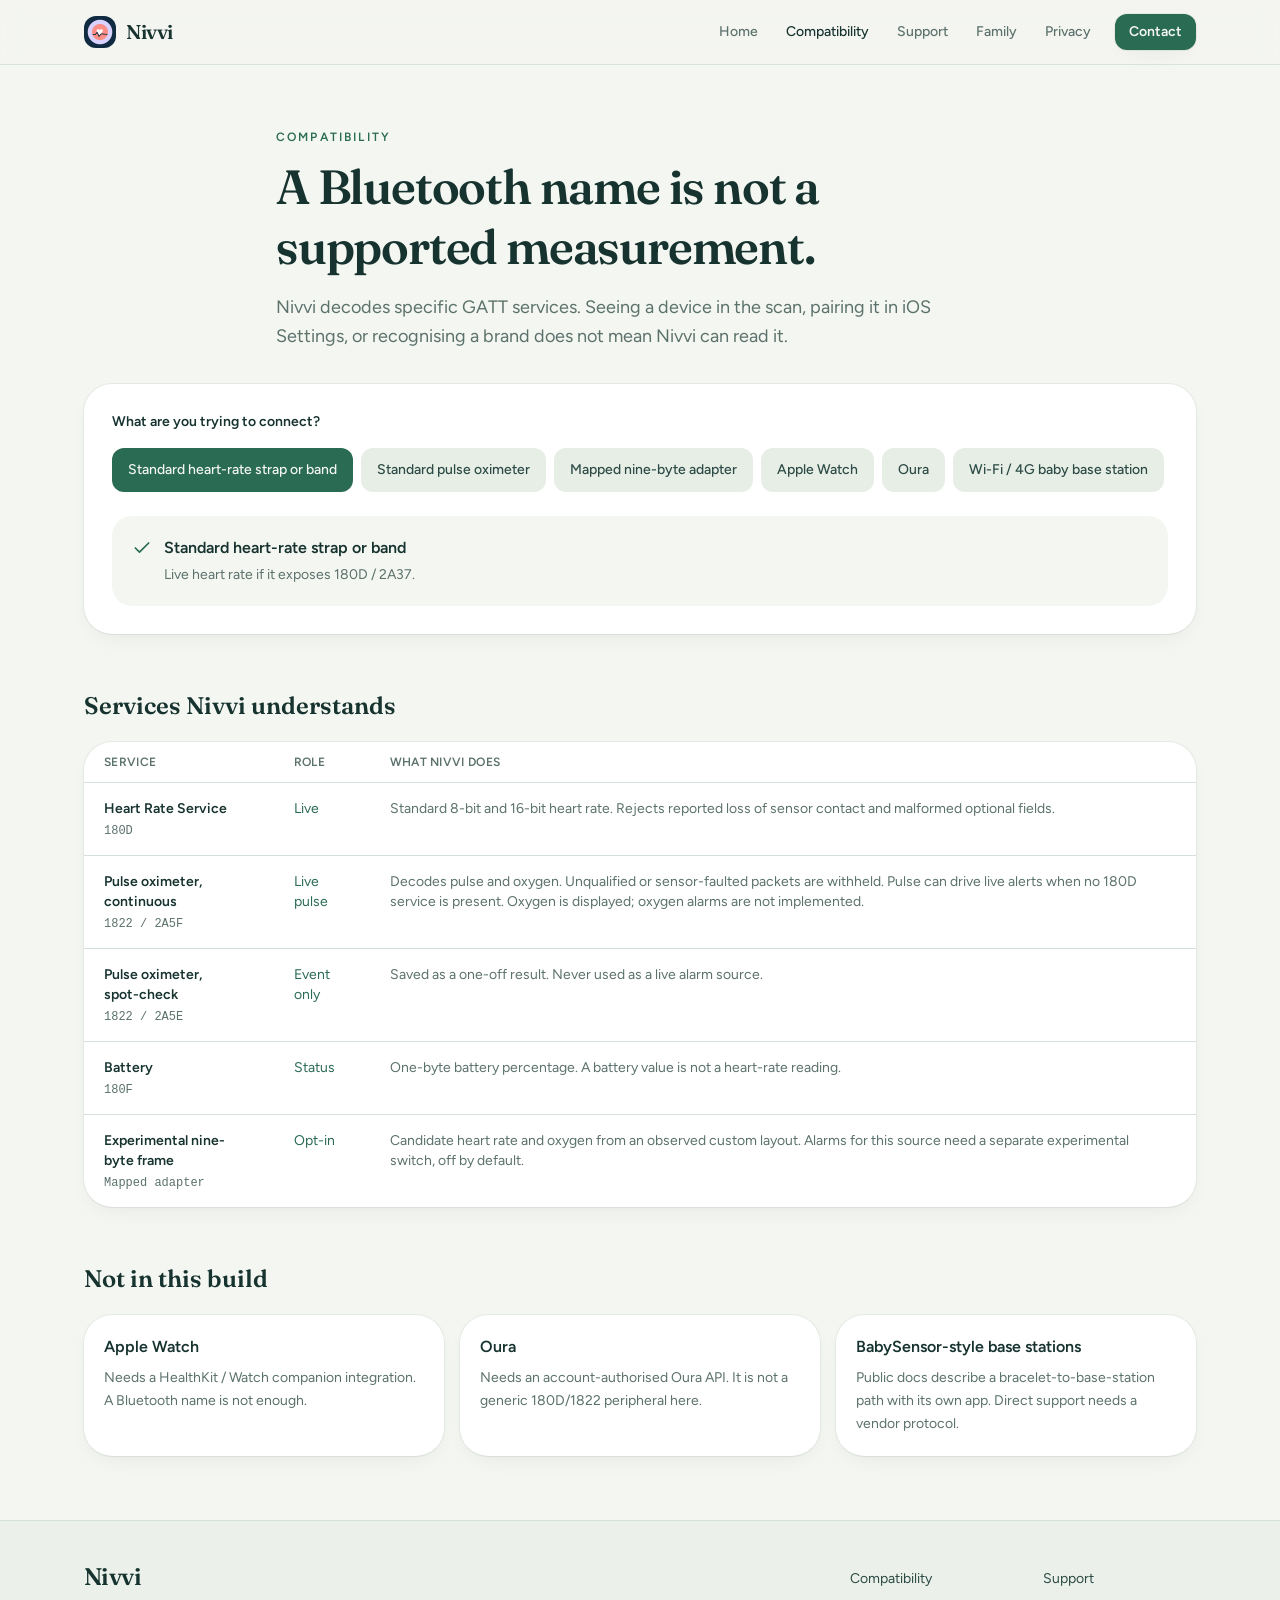
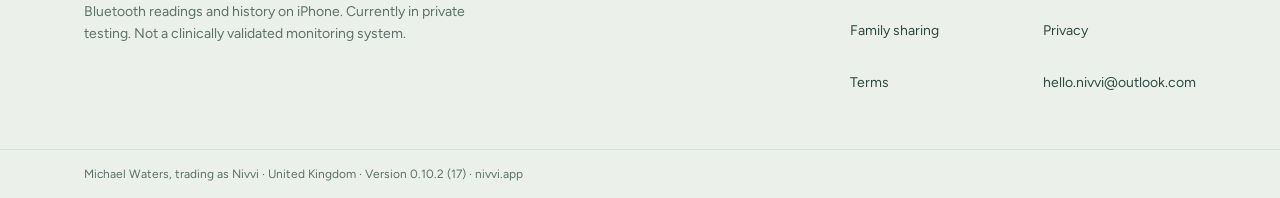
==== compatibility/index.html @ 2d76181e "Add Nivvi marketing and App Store support site Static pages for home, compatibility, support, privac" ====
<!DOCTYPE html><html lang="en" class="antialiased"><head><meta name="twitter:card" content="summary_large_image"><meta property="og:title" content="Nivvi"><meta property="og:description" content="A calm iPhone app for caregivers. Live Bluetooth heart-rate readings on the phone nearby. Not a medical monitor."><meta charSet="utf-8"/><meta name="viewport" content="width=device-width, initial-scale=1"/><link rel="preload" as="image" href="/nivvi-icon.png"/><link rel="stylesheet" href="/assets/styles-CkrXW104.css" data-precedence="default"/><link rel="canonical" href="https://nivvi.app/compatibility">
<meta property="og:url" content="https://nivvi.app/compatibility">
<meta property="og:image" content="https://nivvi.app/og.jpg">
<meta name="twitter:image" content="https://nivvi.app/og.jpg">
<link rel="preconnect" href="https://fonts.googleapis.com">
<link rel="preconnect" href="https://fonts.gstatic.com" crossorigin>
<title>Compatibility — Nivvi</title><meta name="description" content="Nivvi is an iPhone app for compatible Bluetooth heart-rate devices. Local history, optional alerts, and a private family-sharing test. Not a medical monitor."/><meta name="theme-color" content="#16332f"/><link rel="icon" type="image/svg+xml" href="/favicon.svg"/><link rel="apple-touch-icon" href="/nivvi-icon.png"/></head><body class="min-h-dvh bg-paper font-sans text-ink"><!--$--><div class="flex min-h-dvh flex-col"><header class="sticky top-0 z-40 border-b border-line/80 bg-paper/90 backdrop-blur-md"><div class="mx-auto flex h-16 max-w-6xl items-center justify-between px-5"><a href="/" class="flex items-center gap-2.5"><img src="/nivvi-icon.png" alt="" width="32" height="32" class="size-8 rounded-md outline outline-1 -outline-offset-1 outline-ink/10"/><span class="font-display text-xl font-semibold tracking-tight text-ink">Nivvi</span></a><nav class="hidden items-center gap-1 md:flex" aria-label="Main"><a href="/" class="rounded-md px-3 py-2 text-sm font-medium transition-colors text-muted hover:text-ink">Home</a><a class="rounded-md px-3 py-2 text-sm font-medium transition-colors text-ink active" href="/compatibility" data-status="active" aria-current="page">Compatibility</a><a href="/support" class="rounded-md px-3 py-2 text-sm font-medium transition-colors text-muted hover:text-ink">Support</a><a href="/family" class="rounded-md px-3 py-2 text-sm font-medium transition-colors text-muted hover:text-ink">Family</a><a href="/privacy" class="rounded-md px-3 py-2 text-sm font-medium transition-colors text-muted hover:text-ink">Privacy</a><a href="mailto:hello.nivvi@outlook.com" class="inline-flex items-center justify-center gap-2 whitespace-nowrap rounded-md font-semibold transition-[color,background-color,box-shadow,transform] duration-150 ease-out focus-visible:outline-none focus-visible:ring-2 focus-visible:ring-moss/40 disabled:pointer-events-none disabled:opacity-50 active:not-disabled:scale-[0.96] bg-moss text-moss-fg shadow-card hover:bg-moss-deep h-9 px-3.5 text-sm ml-2">Contact</a></nav><button type="button" class="inline-flex size-11 items-center justify-center rounded-md text-ink md:hidden" aria-expanded="false" id="menu-toggle" aria-controls="mobile-nav" aria-label="Open menu"><svg xmlns="http://www.w3.org/2000/svg" width="24" height="24" viewBox="0 0 24 24" fill="none" stroke="currentColor" stroke-width="2" stroke-linecap="round" stroke-linejoin="round" class="lucide lucide-menu size-5" aria-hidden="true"><path d="M4 12h16"></path><path d="M4 18h16"></path><path d="M4 6h16"></path></svg></button></div></header><main class="flex-1"><div class="mx-auto max-w-3xl px-5 pt-12 pb-8 md:pt-16"><p class="text-xs font-semibold tracking-[0.18em] text-moss uppercase">Compatibility</p><h1 class="mt-3 font-display text-4xl leading-tight font-semibold tracking-tight md:text-5xl">A Bluetooth name is not a supported measurement.</h1><p class="mt-4 text-lg leading-relaxed text-muted">Nivvi decodes specific GATT services. Seeing a device in the scan, pairing it in iOS Settings, or recognising a brand does not mean Nivvi can read it.</p></div><div class="mx-auto max-w-6xl px-5 pb-16"><div class="rounded-xl bg-panel p-5 shadow-card md:p-7"><p class="text-sm font-semibold">What are you trying to connect?</p><div class="mt-4 flex flex-wrap gap-2"><button type="button" class="min-h-11 rounded-md px-4 text-sm font-medium transition-colors bg-moss text-moss-fg">Standard heart-rate strap or band</button><button type="button" class="min-h-11 rounded-md px-4 text-sm font-medium transition-colors bg-paper-2 text-ink-soft hover:text-ink">Standard pulse oximeter</button><button type="button" class="min-h-11 rounded-md px-4 text-sm font-medium transition-colors bg-paper-2 text-ink-soft hover:text-ink">Mapped nine-byte adapter</button><button type="button" class="min-h-11 rounded-md px-4 text-sm font-medium transition-colors bg-paper-2 text-ink-soft hover:text-ink">Apple Watch</button><button type="button" class="min-h-11 rounded-md px-4 text-sm font-medium transition-colors bg-paper-2 text-ink-soft hover:text-ink">Oura</button><button type="button" class="min-h-11 rounded-md px-4 text-sm font-medium transition-colors bg-paper-2 text-ink-soft hover:text-ink">Wi-Fi / 4G baby base station</button></div><div class="mt-6 flex items-start gap-3 rounded-lg bg-paper p-5"><svg xmlns="http://www.w3.org/2000/svg" width="24" height="24" viewBox="0 0 24 24" fill="none" stroke="currentColor" stroke-width="2" stroke-linecap="round" stroke-linejoin="round" class="lucide lucide-check mt-0.5 size-5 text-moss" aria-hidden="true"><path d="M20 6 9 17l-5-5"></path></svg><div><p class="font-semibold">Standard heart-rate strap or band</p><p class="mt-1 text-sm leading-relaxed text-muted">Live heart rate if it exposes 180D / 2A37.</p></div></div></div><h2 class="mt-14 font-display text-2xl font-semibold">Services Nivvi understands</h2><div class="mt-5 overflow-x-auto rounded-xl bg-panel shadow-card"><table class="w-min min-w-full text-left text-sm"><thead class="border-b border-line text-xs tracking-wide text-muted uppercase"><tr><th class="px-5 py-3 font-semibold">Service</th><th class="px-5 py-3 font-semibold">Role</th><th class="px-5 py-3 font-semibold">What Nivvi does</th></tr></thead><tbody><tr class="border-b border-line last:border-0"><td class="px-5 py-4 align-top"><p class="font-semibold">Heart Rate Service</p><p class="mt-1 font-mono text-xs text-muted">180D</p></td><td class="px-5 py-4 align-top text-moss">Live</td><td class="px-5 py-4 align-top text-muted">Standard 8-bit and 16-bit heart rate. Rejects reported loss of sensor contact and malformed optional fields.</td></tr><tr class="border-b border-line last:border-0"><td class="px-5 py-4 align-top"><p class="font-semibold">Pulse oximeter, continuous</p><p class="mt-1 font-mono text-xs text-muted">1822 / 2A5F</p></td><td class="px-5 py-4 align-top text-moss">Live pulse</td><td class="px-5 py-4 align-top text-muted">Decodes pulse and oxygen. Unqualified or sensor-faulted packets are withheld. Pulse can drive live alerts when no 180D service is present. Oxygen is displayed; oxygen alarms are not implemented.</td></tr><tr class="border-b border-line last:border-0"><td class="px-5 py-4 align-top"><p class="font-semibold">Pulse oximeter, spot-check</p><p class="mt-1 font-mono text-xs text-muted">1822 / 2A5E</p></td><td class="px-5 py-4 align-top text-moss">Event only</td><td class="px-5 py-4 align-top text-muted">Saved as a one-off result. Never used as a live alarm source.</td></tr><tr class="border-b border-line last:border-0"><td class="px-5 py-4 align-top"><p class="font-semibold">Battery</p><p class="mt-1 font-mono text-xs text-muted">180F</p></td><td class="px-5 py-4 align-top text-moss">Status</td><td class="px-5 py-4 align-top text-muted">One-byte battery percentage. A battery value is not a heart-rate reading.</td></tr><tr class="border-b border-line last:border-0"><td class="px-5 py-4 align-top"><p class="font-semibold">Experimental nine-byte frame</p><p class="mt-1 font-mono text-xs text-muted">Mapped adapter</p></td><td class="px-5 py-4 align-top text-moss">Opt-in</td><td class="px-5 py-4 align-top text-muted">Candidate heart rate and oxygen from an observed custom layout. Alarms for this source need a separate experimental switch, off by default.</td></tr></tbody></table></div><h2 class="mt-14 font-display text-2xl font-semibold">Not in this build</h2><div class="mt-5 grid gap-4 md:grid-cols-3"><article class="rounded-xl bg-panel p-5 shadow-card"><p class="font-semibold">Apple Watch</p><p class="mt-2 text-sm leading-relaxed text-muted">Needs a HealthKit / Watch companion integration. A Bluetooth name is not enough.</p></article><article class="rounded-xl bg-panel p-5 shadow-card"><p class="font-semibold">Oura</p><p class="mt-2 text-sm leading-relaxed text-muted">Needs an account-authorised Oura API. It is not a generic 180D/1822 peripheral here.</p></article><article class="rounded-xl bg-panel p-5 shadow-card"><p class="font-semibold">BabySensor-style base stations</p><p class="mt-2 text-sm leading-relaxed text-muted">Public docs describe a bracelet-to-base-station path with its own app. Direct support needs a vendor protocol.</p></article></div></div></main><footer class="mt-auto border-t border-line bg-paper-2/60"><div class="mx-auto flex max-w-6xl flex-col gap-8 px-5 py-10 md:flex-row md:items-start md:justify-between"><div class="max-w-sm"><p class="font-display text-2xl font-semibold tracking-tight">Nivvi</p><p class="mt-2 text-sm leading-relaxed text-muted">Bluetooth readings and history on iPhone. Currently in private testing. Not a clinically validated monitoring system.</p></div><div class="grid grid-cols-2 gap-x-10 gap-y-2 text-sm"><a class="min-h-11 py-2 text-ink-soft hover:text-ink active" href="/compatibility" data-status="active" aria-current="page">Compatibility</a><a href="/support" class="min-h-11 py-2 text-ink-soft hover:text-ink">Support</a><a href="/family" class="min-h-11 py-2 text-ink-soft hover:text-ink">Family sharing</a><a href="/privacy" class="min-h-11 py-2 text-ink-soft hover:text-ink">Privacy</a><a href="/terms" class="min-h-11 py-2 text-ink-soft hover:text-ink">Terms</a><a href="mailto:hello.nivvi@outlook.com" class="min-h-11 py-2 text-ink-soft hover:text-ink">hello.nivvi@outlook.com</a></div></div><div class="border-t border-line"><p class="mx-auto max-w-6xl px-5 py-4 text-xs text-muted">Michael Waters, trading as Nivvi<!-- --> · <!-- -->United Kingdom<!-- --> · Version <!-- -->0.10.2<!-- --> (<!-- -->17<!-- -->) · <!-- -->nivvi.app</p></div></footer></div><!--/$--><script src="/site.js" defer></script></body></html>
---- assets/styles-CkrXW104.css ----
@import "https://fonts.googleapis.com/css2?family=Figtree:wght@400;500;600;700&family=Fraunces:opsz,wght@9..144,500;9..144,600;9..144,700&display=swap";@layer components;@layer properties{@supports (((-webkit-hyphens:none)) and (not (margin-trim:inline))) or ((-moz-orient:inline) and (not (color:rgb(from red r g b)))){*,:before,:after,::backdrop{--tw-scale-x:1;--tw-scale-y:1;--tw-scale-z:1;--tw-rotate-x:initial;--tw-rotate-y:initial;--tw-rotate-z:initial;--tw-skew-x:initial;--tw-skew-y:initial;--tw-space-y-reverse:0;--tw-border-style:solid;--tw-leading:initial;--tw-font-weight:initial;--tw-tracking:initial;--tw-ordinal:initial;--tw-slashed-zero:initial;--tw-numeric-figure:initial;--tw-numeric-spacing:initial;--tw-numeric-fraction:initial;--tw-shadow:0 0 #0000;--tw-shadow-color:initial;--tw-shadow-alpha:100%;--tw-inset-shadow:0 0 #0000;--tw-inset-shadow-color:initial;--tw-inset-shadow-alpha:100%;--tw-ring-color:initial;--tw-ring-shadow:0 0 #0000;--tw-inset-ring-color:initial;--tw-inset-ring-shadow:0 0 #0000;--tw-ring-inset:initial;--tw-ring-offset-width:0px;--tw-ring-offset-color:#fff;--tw-ring-offset-shadow:0 0 #0000;--tw-outline-style:solid;--tw-blur:initial;--tw-brightness:initial;--tw-contrast:initial;--tw-grayscale:initial;--tw-hue-rotate:initial;--tw-invert:initial;--tw-opacity:initial;--tw-saturate:initial;--tw-sepia:initial;--tw-drop-shadow:initial;--tw-drop-shadow-color:initial;--tw-drop-shadow-alpha:100%;--tw-drop-shadow-size:initial;--tw-backdrop-blur:initial;--tw-backdrop-brightness:initial;--tw-backdrop-contrast:initial;--tw-backdrop-grayscale:initial;--tw-backdrop-hue-rotate:initial;--tw-backdrop-invert:initial;--tw-backdrop-opacity:initial;--tw-backdrop-saturate:initial;--tw-backdrop-sepia:initial;--tw-duration:initial;--tw-ease:initial;--tw-content:"";--tw-translate-x:0;--tw-translate-y:0;--tw-translate-z:0}}}@layer theme{:root,:host{--font-sans:"Figtree", "Segoe UI", system-ui, sans-serif;--font-mono:ui-monospace, SFMono-Regular, Menlo, Monaco, Consolas, "Liberation Mono", "Courier New", monospace;--color-red-500:oklch(63.7% .237 25.331);--color-zinc-50:oklch(98.5% 0 none);--color-zinc-400:oklch(70.5% .015 286.067);--color-zinc-500:oklch(55.2% .016 285.938);--color-zinc-900:oklch(21% .006 285.885);--color-zinc-950:oklch(14.1% .005 285.823);--color-neutral-100:oklch(97% 0 none);--color-neutral-300:oklch(87% 0 none);--color-neutral-500:oklch(55.6% 0 none);--color-neutral-700:oklch(37.1% 0 none);--color-neutral-900:oklch(20.5% 0 none);--color-black:#000;--color-white:#fff;--spacing:.25rem;--container-sm:24rem;--container-md:28rem;--container-xl:36rem;--container-3xl:48rem;--container-6xl:72rem;--text-xs:.75rem;--text-xs--line-height:calc(1 / .75);--text-sm:.875rem;--text-sm--line-height:calc(1.25 / .875);--text-base:1rem;--text-base--line-height:calc(1.5 / 1);--text-lg:1.125rem;--text-lg--line-height:calc(1.75 / 1.125);--text-xl:1.25rem;--text-xl--line-height:calc(1.75 / 1.25);--text-2xl:1.5rem;--text-2xl--line-height:calc(2 / 1.5);--text-3xl:1.875rem;--text-3xl--line-height:calc(2.25 / 1.875);--text-4xl:2.25rem;--text-4xl--line-height:calc(2.5 / 2.25);--text-5xl:3rem;--text-5xl--line-height:1;--text-6xl:3.75rem;--text-6xl--line-height:1;--font-weight-medium:500;--font-weight-semibold:600;--font-weight-bold:700;--tracking-tight:-.025em;--tracking-wide:.025em;--leading-tight:1.25;--leading-snug:1.375;--leading-normal:1.5;--leading-relaxed:1.625;--radius-xs:.125rem;--radius-sm:.5rem;--radius-md:.75rem;--radius-lg:1.25rem;--radius-xl:1.75rem;--radius-2xl:1rem;--ease-out:cubic-bezier(0, 0, .2, 1);--ease-in-out:cubic-bezier(.4, 0, .2, 1);--animate-pulse:pulse 2s cubic-bezier(.4, 0, .6, 1) infinite;--blur-md:12px;--blur-2xl:40px;--default-transition-duration:.15s;--default-transition-timing-function:cubic-bezier(.4, 0, .2, 1);--default-font-family:var(--font-sans);--default-mono-font-family:var(--font-mono);--color-paper:#f4f6f1;--color-paper-2:#e7eee6;--color-ink:#16332f;--color-ink-soft:#2c4a45;--color-muted:#5b716c;--color-moss:#2a6b54;--color-moss-deep:#1e4d3d;--color-moss-fg:#f4f6f1;--color-line:#d5e0d8;--color-coral:#e56b64;--color-navy:#051d3a;--color-navy-2:#0c3148;--color-hr:#ff8e87;--color-o2:#8ee3d1;--color-lav:#d9d4ff;--color-panel:#fff;--font-display:"Fraunces", "Iowan Old Style", Georgia, serif}}@layer base{*,:after,:before,::backdrop{box-sizing:border-box;border:0 solid;margin:0;padding:0}::file-selector-button{box-sizing:border-box;border:0 solid;margin:0;padding:0}html,:host{-webkit-text-size-adjust:100%;tab-size:4;line-height:1.5;font-family:var(--default-font-family,-apple-system, BlinkMacSystemFont, "Segoe UI", Roboto, "Helvetica Neue", "Noto Sans", Arial, sans-serif, "Apple Color Emoji", "Segoe UI Emoji", "Segoe UI Symbol", "Noto Color Emoji");font-feature-settings:var(--default-font-feature-settings,normal);font-variation-settings:var(--default-font-variation-settings,normal);-webkit-tap-highlight-color:transparent}hr{height:0;color:inherit;border-top-width:1px}abbr:where([title]){-webkit-text-decoration:underline dotted;text-decoration:underline dotted}h1,h2,h3,h4,h5,h6{font-size:inherit;font-weight:inherit}a{color:inherit;-webkit-text-decoration:inherit;-webkit-text-decoration:inherit;-webkit-text-decoration:inherit;-webkit-text-decoration:inherit;text-decoration:inherit}b,strong{font-weight:bolder}code,kbd,samp,pre{font-family:var(--default-mono-font-family,ui-monospace, SFMono-Regular, Menlo, Monaco, Consolas, "Liberation Mono", "Courier New", monospace);font-feature-settings:var(--default-mono-font-feature-settings,normal);font-variation-settings:var(--default-mono-font-variation-settings,normal);font-size:1em}small{font-size:80%}sub,sup{vertical-align:baseline;font-size:75%;line-height:0;position:relative}sub{bottom:-.25em}sup{top:-.5em}table{text-indent:0;border-color:inherit;border-collapse:collapse}:-moz-focusring:where(:not(iframe)){outline:auto}progress{vertical-align:baseline}summary{display:list-item}ol,ul,menu{list-style:none}img,svg,video,canvas,audio,iframe,embed,object{vertical-align:middle;display:block}img,video{max-width:100%;height:auto}button,input,select,optgroup,textarea{font:inherit;font-feature-settings:inherit;font-variation-settings:inherit;letter-spacing:inherit;color:inherit;opacity:1;background-color:#0000;border-radius:0}::file-selector-button{font:inherit;font-feature-settings:inherit;font-variation-settings:inherit;letter-spacing:inherit;color:inherit;opacity:1;background-color:#0000;border-radius:0}:where(select:is([multiple],[size])) optgroup{font-weight:bolder}:where(select:is([multiple],[size])) optgroup option{padding-inline-start:20px}::file-selector-button{margin-inline-end:4px}::placeholder{opacity:1}@supports (not ((-webkit-appearance:-apple-pay-button))) or (contain-intrinsic-size:1px){::placeholder{color:currentColor}@supports (color:color-mix(in lab, red, red)){::placeholder{color:color-mix(in oklab, currentcolor 50%, transparent)}}}textarea{resize:vertical}::-webkit-search-decoration{-webkit-appearance:none}::-webkit-date-and-time-value{min-height:1lh;text-align:inherit}::-webkit-datetime-edit{display:inline-flex}::-webkit-datetime-edit-fields-wrapper{padding:0}::-webkit-datetime-edit{padding-block:0}::-webkit-datetime-edit-year-field{padding-block:0}::-webkit-datetime-edit-month-field{padding-block:0}::-webkit-datetime-edit-day-field{padding-block:0}::-webkit-datetime-edit-hour-field{padding-block:0}::-webkit-datetime-edit-minute-field{padding-block:0}::-webkit-datetime-edit-second-field{padding-block:0}::-webkit-datetime-edit-millisecond-field{padding-block:0}::-webkit-datetime-edit-meridiem-field{padding-block:0}::-webkit-calendar-picker-indicator{line-height:1}:-moz-ui-invalid{box-shadow:none}button,input:where([type=button],[type=reset],[type=submit]){appearance:button}::file-selector-button{appearance:button}::-webkit-inner-spin-button{height:auto}::-webkit-outer-spin-button{height:auto}[hidden]:where(:not([hidden=until-found])){display:none!important}html{-webkit-font-smoothing:antialiased;-moz-osx-font-smoothing:grayscale}body{background:var(--color-paper);color:var(--color-ink);font-family:var(--font-sans)}button:not(:disabled),[role=button]:not(:disabled){cursor:pointer}h1,h2,h3{text-wrap:balance;font-family:var(--font-display)}p{text-wrap:pretty}}@layer utilities{.pointer-events-none{pointer-events:none}.collapse{visibility:collapse}.invisible{visibility:hidden}.visible{visibility:visible}.absolute{position:absolute}.fixed{position:fixed}.relative{position:relative}.static{position:static}.sticky{position:sticky}.-inset-6{inset:calc(var(--spacing) * -6)}.inset-0{inset:0}.top-0{top:0}.top-16{top:calc(var(--spacing) * 16)}.-right-8{right:calc(var(--spacing) * -8)}.right-1{right:var(--spacing)}.right-2{right:calc(var(--spacing) * 2)}.right-3{right:calc(var(--spacing) * 3)}.right-4{right:calc(var(--spacing) * 4)}.left-1{left:var(--spacing)}.left-2{left:calc(var(--spacing) * 2)}.left-3{left:calc(var(--spacing) * 3)}.left-4{left:calc(var(--spacing) * 4)}.z-40{z-index:40}.container{width:100%}@media (width>=40rem){.container{max-width:40rem}}@media (width>=48rem){.container{max-width:48rem}}@media (width>=64rem){.container{max-width:64rem}}@media (width>=80rem){.container{max-width:80rem}}@media (width>=96rem){.container{max-width:96rem}}.mx-auto{margin-inline:auto}.mt-0\.5{margin-top:calc(var(--spacing) * .5)}.mt-1{margin-top:var(--spacing)}.mt-2{margin-top:calc(var(--spacing) * 2)}.mt-3{margin-top:calc(var(--spacing) * 3)}.mt-4{margin-top:calc(var(--spacing) * 4)}.mt-5{margin-top:calc(var(--spacing) * 5)}.mt-6{margin-top:calc(var(--spacing) * 6)}.mt-8{margin-top:calc(var(--spacing) * 8)}.mt-14{margin-top:calc(var(--spacing) * 14)}.mt-auto{margin-top:auto}.ml-2{margin-left:calc(var(--spacing) * 2)}.ml-px{margin-left:1px}.block{display:block}.flex{display:flex}.grid{display:grid}.hidden{display:none}.inline{display:inline}.inline-flex{display:inline-flex}.table{display:table}.size-3{width:calc(var(--spacing) * 3);height:calc(var(--spacing) * 3)}.size-4{width:calc(var(--spacing) * 4);height:calc(var(--spacing) * 4)}.size-5{width:calc(var(--spacing) * 5);height:calc(var(--spacing) * 5)}.size-6{width:calc(var(--spacing) * 6);height:calc(var(--spacing) * 6)}.size-8{width:calc(var(--spacing) * 8);height:calc(var(--spacing) * 8)}.size-10{width:calc(var(--spacing) * 10);height:calc(var(--spacing) * 10)}.size-11{width:calc(var(--spacing) * 11);height:calc(var(--spacing) * 11)}.h-4{height:calc(var(--spacing) * 4)}.h-8{height:calc(var(--spacing) * 8)}.h-9{height:calc(var(--spacing) * 9)}.h-11{height:calc(var(--spacing) * 11)}.h-12{height:calc(var(--spacing) * 12)}.h-16{height:calc(var(--spacing) * 16)}.h-fit{height:fit-content}.min-h-11{min-height:calc(var(--spacing) * 11)}.min-h-dvh{min-height:100dvh}.min-h-screen{min-height:100vh}.w-8{width:calc(var(--spacing) * 8)}.w-24{width:calc(var(--spacing) * 24)}.w-60{width:calc(var(--spacing) * 60)}.w-full{width:100%}.w-min{width:min-content}.max-w-3xl{max-width:var(--container-3xl)}.max-w-6xl{max-width:var(--container-6xl)}.max-w-md{max-width:var(--container-md)}.max-w-sm{max-width:var(--container-sm)}.max-w-xl{max-width:var(--container-xl)}.min-w-full{min-width:100%}.flex-1{flex:1}.shrink{flex-shrink:1}.shrink-0{flex-shrink:0}.scale-100{--tw-scale-x:100%;--tw-scale-y:100%;--tw-scale-z:100%;scale:var(--tw-scale-x) var(--tw-scale-y)}.scale-\[0\.25\]{scale:.25}.transform{transform:var(--tw-rotate-x,) var(--tw-rotate-y,) var(--tw-rotate-z,) var(--tw-skew-x,) var(--tw-skew-y,)}.animate-pulse{animation:var(--animate-pulse)}.cursor-pointer{cursor:pointer}.resize{resize:both}.grid-cols-2{grid-template-columns:repeat(2,minmax(0,1fr))}.flex-col{flex-direction:column}.flex-wrap{flex-wrap:wrap}.place-items-center{place-items:center}.items-center{align-items:center}.items-start{align-items:flex-start}.justify-between{justify-content:space-between}.justify-center{justify-content:center}.gap-1{gap:var(--spacing)}.gap-2{gap:calc(var(--spacing) * 2)}.gap-2\.5{gap:calc(var(--spacing) * 2.5)}.gap-3{gap:calc(var(--spacing) * 3)}.gap-4{gap:calc(var(--spacing) * 4)}.gap-8{gap:calc(var(--spacing) * 8)}.gap-10{gap:calc(var(--spacing) * 10)}.gap-12{gap:calc(var(--spacing) * 12)}:where(.space-y-3>:not(:last-child)){--tw-space-y-reverse:0;margin-block-start:calc(calc(var(--spacing) * 3) * var(--tw-space-y-reverse));margin-block-end:calc(calc(var(--spacing) * 3) * calc(1 - var(--tw-space-y-reverse)))}:where(.space-y-5>:not(:last-child)){--tw-space-y-reverse:0;margin-block-start:calc(calc(var(--spacing) * 5) * var(--tw-space-y-reverse));margin-block-end:calc(calc(var(--spacing) * 5) * calc(1 - var(--tw-space-y-reverse)))}:where(.space-y-6>:not(:last-child)){--tw-space-y-reverse:0;margin-block-start:calc(calc(var(--spacing) * 6) * var(--tw-space-y-reverse));margin-block-end:calc(calc(var(--spacing) * 6) * calc(1 - var(--tw-space-y-reverse)))}:where(.space-y-8>:not(:last-child)){--tw-space-y-reverse:0;margin-block-start:calc(calc(var(--spacing) * 8) * var(--tw-space-y-reverse));margin-block-end:calc(calc(var(--spacing) * 8) * calc(1 - var(--tw-space-y-reverse)))}.gap-x-10{column-gap:calc(var(--spacing) * 10)}.gap-y-2{row-gap:calc(var(--spacing) * 2)}.truncate{text-overflow:ellipsis;white-space:nowrap;overflow:hidden}.overflow-hidden{overflow:hidden}.overflow-x-auto{overflow-x:auto}.rounded{border-radius:.25rem}.rounded-2xl{border-radius:var(--radius-2xl)}.rounded-\[1\.85rem\]{border-radius:1.85rem}.rounded-\[2\.35rem\]{border-radius:2.35rem}.rounded-\[3rem\]{border-radius:3rem}.rounded-full{border-radius:2147483647px}.rounded-lg{border-radius:var(--radius-lg)}.rounded-md{border-radius:var(--radius-md)}.rounded-xl{border-radius:var(--radius-xl)}.border{border-style:var(--tw-border-style);border-width:1px}.border-y{border-block-style:var(--tw-border-style);border-block-width:1px}.border-t{border-top-style:var(--tw-border-style);border-top-width:1px}.border-b{border-bottom-style:var(--tw-border-style);border-bottom-width:1px}.border-l-4{border-left-style:var(--tw-border-style);border-left-width:4px}.border-line{border-color:var(--color-line)}.border-line\/80{border-color:#d5e0d8cc}@supports (color:color-mix(in lab, red, red)){.border-line\/80{border-color:color-mix(in oklab, var(--color-line) 80%, transparent)}}.border-moss{border-color:var(--color-moss)}.border-neutral-300{border-color:var(--color-neutral-300)}.bg-black{background-color:var(--color-black)}.bg-black\/10{background-color:#0000001a}@supports (color:color-mix(in lab, red, red)){.bg-black\/10{background-color:color-mix(in oklab, var(--color-black) 10%, transparent)}}.bg-black\/40{background-color:#0006}@supports (color:color-mix(in lab, red, red)){.bg-black\/40{background-color:color-mix(in oklab, var(--color-black) 40%, transparent)}}.bg-ink{background-color:var(--color-ink)}.bg-moss{background-color:var(--color-moss)}.bg-moss\/8{background-color:#2a6b5414}@supports (color:color-mix(in lab, red, red)){.bg-moss\/8{background-color:color-mix(in oklab, var(--color-moss) 8%, transparent)}}.bg-navy{background-color:var(--color-navy)}.bg-navy-2{background-color:var(--color-navy-2)}.bg-panel{background-color:var(--color-panel)}.bg-paper{background-color:var(--color-paper)}.bg-paper-2{background-color:var(--color-paper-2)}.bg-paper-2\/60{background-color:#e7eee699}@supports (color:color-mix(in lab, red, red)){.bg-paper-2\/60{background-color:color-mix(in oklab, var(--color-paper-2) 60%, transparent)}}.bg-paper\/90{background-color:#f4f6f1e6}@supports (color:color-mix(in lab, red, red)){.bg-paper\/90{background-color:color-mix(in oklab, var(--color-paper) 90%, transparent)}}.bg-white\/8{background-color:#ffffff14}@supports (color:color-mix(in lab, red, red)){.bg-white\/8{background-color:color-mix(in oklab, var(--color-white) 8%, transparent)}}.bg-white\/12{background-color:#ffffff1f}@supports (color:color-mix(in lab, red, red)){.bg-white\/12{background-color:color-mix(in oklab, var(--color-white) 12%, transparent)}}.bg-zinc-50{background-color:var(--color-zinc-50)}.fill-hr{fill:var(--color-hr)}.object-cover{object-fit:cover}.p-2{padding:calc(var(--spacing) * 2)}.p-3{padding:calc(var(--spacing) * 3)}.p-3\.5{padding:calc(var(--spacing) * 3.5)}.p-5{padding:calc(var(--spacing) * 5)}.p-6{padding:calc(var(--spacing) * 6)}.p-7{padding:calc(var(--spacing) * 7)}.p-8{padding:calc(var(--spacing) * 8)}.p-\[16px\]{padding:16px}.px-2\.5{padding-inline:calc(var(--spacing) * 2.5)}.px-3{padding-inline:calc(var(--spacing) * 3)}.px-3\.5{padding-inline:calc(var(--spacing) * 3.5)}.px-4{padding-inline:calc(var(--spacing) * 4)}.px-5{padding-inline:calc(var(--spacing) * 5)}.px-6{padding-inline:calc(var(--spacing) * 6)}.py-1{padding-block:var(--spacing)}.py-2{padding-block:calc(var(--spacing) * 2)}.py-3{padding-block:calc(var(--spacing) * 3)}.py-4{padding-block:calc(var(--spacing) * 4)}.py-5{padding-block:calc(var(--spacing) * 5)}.py-10{padding-block:calc(var(--spacing) * 10)}.py-14{padding-block:calc(var(--spacing) * 14)}.py-16{padding-block:calc(var(--spacing) * 16)}.pt-3{padding-top:calc(var(--spacing) * 3)}.pt-5{padding-top:calc(var(--spacing) * 5)}.pt-12{padding-top:calc(var(--spacing) * 12)}.pr-3\.5{padding-right:calc(var(--spacing) * 3.5)}.pb-5{padding-bottom:calc(var(--spacing) * 5)}.pb-6{padding-bottom:calc(var(--spacing) * 6)}.pb-8{padding-bottom:calc(var(--spacing) * 8)}.pb-16{padding-bottom:calc(var(--spacing) * 16)}.pl-0\.5{padding-left:calc(var(--spacing) * .5)}.pl-4{padding-left:calc(var(--spacing) * 4)}.text-center{text-align:center}.text-left{text-align:left}.-indent-4{text-indent:calc(var(--spacing) * -4)}.align-top{vertical-align:top}.font-display{font-family:var(--font-display)}.font-mono{font-family:var(--font-mono)}.font-sans{font-family:var(--font-sans)}.text-2xl{font-size:var(--text-2xl);line-height:var(--tw-leading,var(--text-2xl--line-height))}.text-3xl{font-size:var(--text-3xl);line-height:var(--tw-leading,var(--text-3xl--line-height))}.text-4xl{font-size:var(--text-4xl);line-height:var(--tw-leading,var(--text-4xl--line-height))}.text-base{font-size:var(--text-base);line-height:var(--tw-leading,var(--text-base--line-height))}.text-lg{font-size:var(--text-lg);line-height:var(--tw-leading,var(--text-lg--line-height))}.text-sm{font-size:var(--text-sm);line-height:var(--tw-leading,var(--text-sm--line-height))}.text-xl{font-size:var(--text-xl);line-height:var(--tw-leading,var(--text-xl--line-height))}.text-xs{font-size:var(--text-xs);line-height:var(--tw-leading,var(--text-xs--line-height))}.text-\[10px\]{font-size:10px}.text-\[11px\]{font-size:11px}.text-\[13px\]{font-size:13px}.text-\[17px\]{font-size:17px}.leading-\[1\.15\]{--tw-leading:1.15;line-height:1.15}.leading-relaxed{--tw-leading:var(--leading-relaxed);line-height:var(--leading-relaxed)}.leading-snug{--tw-leading:var(--leading-snug);line-height:var(--leading-snug)}.leading-tight{--tw-leading:var(--leading-tight);line-height:var(--leading-tight)}.font-bold{--tw-font-weight:var(--font-weight-bold);font-weight:var(--font-weight-bold)}.font-medium{--tw-font-weight:var(--font-weight-medium);font-weight:var(--font-weight-medium)}.font-semibold{--tw-font-weight:var(--font-weight-semibold);font-weight:var(--font-weight-semibold)}.tracking-\[0\.14em\]{--tw-tracking:.14em;letter-spacing:.14em}.tracking-\[0\.16em\]{--tw-tracking:.16em;letter-spacing:.16em}.tracking-\[0\.18em\]{--tw-tracking:.18em;letter-spacing:.18em}.tracking-tight{--tw-tracking:var(--tracking-tight);letter-spacing:var(--tracking-tight)}.tracking-wide{--tw-tracking:var(--tracking-wide);letter-spacing:var(--tracking-wide)}.text-balance{text-wrap:balance}.text-wrap{text-wrap:wrap}.break-words{overflow-wrap:break-word}.whitespace-nowrap{white-space:nowrap}.text-coral{color:var(--color-coral)}.text-hr{color:var(--color-hr)}.text-ink{color:var(--color-ink)}.text-ink-soft{color:var(--color-ink-soft)}.text-lav{color:var(--color-lav)}.text-moss{color:var(--color-moss)}.text-moss-fg{color:var(--color-moss-fg)}.text-moss\/15{color:#2a6b5426}@supports (color:color-mix(in lab, red, red)){.text-moss\/15{color:color-mix(in oklab, var(--color-moss) 15%, transparent)}}.text-muted{color:var(--color-muted)}.text-neutral-500{color:var(--color-neutral-500)}.text-o2{color:var(--color-o2)}.text-paper{color:var(--color-paper)}.text-paper\/75{color:#f4f6f1bf}@supports (color:color-mix(in lab, red, red)){.text-paper\/75{color:color-mix(in oklab, var(--color-paper) 75%, transparent)}}.text-red-500{color:var(--color-red-500)}.text-white{color:var(--color-white)}.text-white\/45{color:#ffffff73}@supports (color:color-mix(in lab, red, red)){.text-white\/45{color:color-mix(in oklab, var(--color-white) 45%, transparent)}}.text-white\/50{color:#ffffff80}@supports (color:color-mix(in lab, red, red)){.text-white\/50{color:color-mix(in oklab, var(--color-white) 50%, transparent)}}.text-white\/55{color:#ffffff8c}@supports (color:color-mix(in lab, red, red)){.text-white\/55{color:color-mix(in oklab, var(--color-white) 55%, transparent)}}.text-white\/70{color:#ffffffb3}@supports (color:color-mix(in lab, red, red)){.text-white\/70{color:color-mix(in oklab, var(--color-white) 70%, transparent)}}.text-white\/80{color:#fffc}@supports (color:color-mix(in lab, red, red)){.text-white\/80{color:color-mix(in oklab, var(--color-white) 80%, transparent)}}.text-zinc-500{color:var(--color-zinc-500)}.text-zinc-900{color:var(--color-zinc-900)}.uppercase{text-transform:uppercase}.tabular-nums{--tw-numeric-spacing:tabular-nums;font-variant-numeric:var(--tw-ordinal,) var(--tw-slashed-zero,) var(--tw-numeric-figure,) var(--tw-numeric-spacing,) var(--tw-numeric-fraction,)}.underline-offset-4{text-underline-offset:4px}.antialiased{-webkit-font-smoothing:antialiased;-moz-osx-font-smoothing:grayscale}.opacity-0{opacity:0}.opacity-70{opacity:.7}.opacity-100{opacity:1}.shadow{--tw-shadow:0 1px 3px 0 var(--tw-shadow-color,#0000001a), 0 1px 2px -1px var(--tw-shadow-color,#0000001a);box-shadow:var(--tw-inset-shadow), var(--tw-inset-ring-shadow), var(--tw-ring-offset-shadow), var(--tw-ring-shadow), var(--tw-shadow)}.shadow-card{--tw-shadow:0 0 0 1px var(--tw-shadow-color,#16332f0f), 0 1px 2px -1px var(--tw-shadow-color,#16332f0f), 0 8px 24px -12px var(--tw-shadow-color,#16332f1f);box-shadow:var(--tw-inset-shadow), var(--tw-inset-ring-shadow), var(--tw-ring-offset-shadow), var(--tw-ring-shadow), var(--tw-shadow)}.ring{--tw-ring-shadow:var(--tw-ring-inset,) 0 0 0 calc(1px + var(--tw-ring-offset-width)) var(--tw-ring-color,currentcolor);box-shadow:var(--tw-inset-shadow), var(--tw-inset-ring-shadow), var(--tw-ring-offset-shadow), var(--tw-ring-shadow), var(--tw-shadow)}.outline,.outline-1{outline-style:var(--tw-outline-style);outline-width:1px}.-outline-offset-1{outline-offset:calc(1px * -1)}.outline-black\/10{outline-color:#0000001a}@supports (color:color-mix(in lab, red, red)){.outline-black\/10{outline-color:color-mix(in oklab, var(--color-black) 10%, transparent)}}.outline-ink\/10{outline-color:#16332f1a}@supports (color:color-mix(in lab, red, red)){.outline-ink\/10{outline-color:color-mix(in oklab, var(--color-ink) 10%, transparent)}}.blur{--tw-blur:blur(8px);filter:var(--tw-blur,) var(--tw-brightness,) var(--tw-contrast,) var(--tw-grayscale,) var(--tw-hue-rotate,) var(--tw-invert,) var(--tw-saturate,) var(--tw-sepia,) var(--tw-drop-shadow,)}.blur-2xl{--tw-blur:blur(var(--blur-2xl));filter:var(--tw-blur,) var(--tw-brightness,) var(--tw-contrast,) var(--tw-grayscale,) var(--tw-hue-rotate,) var(--tw-invert,) var(--tw-saturate,) var(--tw-sepia,) var(--tw-drop-shadow,)}.blur-\[4px\]{--tw-blur:blur(4px);filter:var(--tw-blur,) var(--tw-brightness,) var(--tw-contrast,) var(--tw-grayscale,) var(--tw-hue-rotate,) var(--tw-invert,) var(--tw-saturate,) var(--tw-sepia,) var(--tw-drop-shadow,)}.blur-none{--tw-blur: ;filter:var(--tw-blur,) var(--tw-brightness,) var(--tw-contrast,) var(--tw-grayscale,) var(--tw-hue-rotate,) var(--tw-invert,) var(--tw-saturate,) var(--tw-sepia,) var(--tw-drop-shadow,)}.grayscale{--tw-grayscale:grayscale(100%);filter:var(--tw-blur,) var(--tw-brightness,) var(--tw-contrast,) var(--tw-grayscale,) var(--tw-hue-rotate,) var(--tw-invert,) var(--tw-saturate,) var(--tw-sepia,) var(--tw-drop-shadow,)}.invert{--tw-invert:invert(100%);filter:var(--tw-blur,) var(--tw-brightness,) var(--tw-contrast,) var(--tw-grayscale,) var(--tw-hue-rotate,) var(--tw-invert,) var(--tw-saturate,) var(--tw-sepia,) var(--tw-drop-shadow,)}.sepia{--tw-sepia:sepia(100%);filter:var(--tw-blur,) var(--tw-brightness,) var(--tw-contrast,) var(--tw-grayscale,) var(--tw-hue-rotate,) var(--tw-invert,) var(--tw-saturate,) var(--tw-sepia,) var(--tw-drop-shadow,)}.filter{filter:var(--tw-blur,) var(--tw-brightness,) var(--tw-contrast,) var(--tw-grayscale,) var(--tw-hue-rotate,) var(--tw-invert,) var(--tw-saturate,) var(--tw-sepia,) var(--tw-drop-shadow,)}.backdrop-blur-md{--tw-backdrop-blur:blur(var(--blur-md));-webkit-backdrop-filter:var(--tw-backdrop-blur,) var(--tw-backdrop-brightness,) var(--tw-backdrop-contrast,) var(--tw-backdrop-grayscale,) var(--tw-backdrop-hue-rotate,) var(--tw-backdrop-invert,) var(--tw-backdrop-opacity,) var(--tw-backdrop-saturate,) var(--tw-backdrop-sepia,);backdrop-filter:var(--tw-backdrop-blur,) var(--tw-backdrop-brightness,) var(--tw-backdrop-contrast,) var(--tw-backdrop-grayscale,) var(--tw-backdrop-hue-rotate,) var(--tw-backdrop-invert,) var(--tw-backdrop-opacity,) var(--tw-backdrop-saturate,) var(--tw-backdrop-sepia,)}.transition{transition-property:color,background-color,border-color,outline-color,text-decoration-color,fill,stroke,--tw-gradient-from,--tw-gradient-via,--tw-gradient-to,opacity,box-shadow,transform,translate,scale,rotate,filter,-webkit-backdrop-filter,backdrop-filter,display,content-visibility,overlay,pointer-events;transition-timing-function:var(--tw-ease,var(--default-transition-timing-function));transition-duration:var(--tw-duration,var(--default-transition-duration))}.transition-\[box-shadow\]{transition-property:box-shadow;transition-timing-function:var(--tw-ease,var(--default-transition-timing-function));transition-duration:var(--tw-duration,var(--default-transition-duration))}.transition-\[color\,background-color\,box-shadow\,transform\]{transition-property:color,background-color,box-shadow,transform;transition-timing-function:var(--tw-ease,var(--default-transition-timing-function));transition-duration:var(--tw-duration,var(--default-transition-duration))}.transition-\[opacity\,filter\,scale\]{transition-property:opacity,filter,scale;transition-timing-function:var(--tw-ease,var(--default-transition-timing-function));transition-duration:var(--tw-duration,var(--default-transition-duration))}.transition-\[scale\,background-color\]{transition-property:scale,background-color;transition-timing-function:var(--tw-ease,var(--default-transition-timing-function));transition-duration:var(--tw-duration,var(--default-transition-duration))}.transition-\[scale\,opacity\,filter\]{transition-property:scale,opacity,filter;transition-timing-function:var(--tw-ease,var(--default-transition-timing-function));transition-duration:var(--tw-duration,var(--default-transition-duration))}.transition-colors{transition-property:color,background-color,border-color,outline-color,text-decoration-color,fill,stroke,--tw-gradient-from,--tw-gradient-via,--tw-gradient-to;transition-timing-function:var(--tw-ease,var(--default-transition-timing-function));transition-duration:var(--tw-duration,var(--default-transition-duration))}.transition-transform{transition-property:transform,translate,scale,rotate;transition-timing-function:var(--tw-ease,var(--default-transition-timing-function));transition-duration:var(--tw-duration,var(--default-transition-duration))}.duration-150{--tw-duration:.15s;transition-duration:.15s}.duration-200{--tw-duration:.2s;transition-duration:.2s}.duration-300{--tw-duration:.3s;transition-duration:.3s}.ease-\[cubic-bezier\(0\.2\,0\,0\,1\)\]{--tw-ease:cubic-bezier(.2,0,0,1);transition-timing-function:cubic-bezier(.2,0,0,1)}.ease-out{--tw-ease:var(--ease-out);transition-timing-function:var(--ease-out)}.after\:absolute:after{content:var(--tw-content);position:absolute}.after\:top-1\/2:after{content:var(--tw-content);top:50%}.after\:left-1\/2:after{content:var(--tw-content);left:50%}.after\:size-10:after{content:var(--tw-content);width:calc(var(--spacing) * 10);height:calc(var(--spacing) * 10)}.after\:-translate-1\/2:after{content:var(--tw-content);--tw-translate-x:calc(calc(1 / 2 * 100%) * -1);--tw-translate-y:calc(calc(1 / 2 * 100%) * -1);translate:var(--tw-translate-x) var(--tw-translate-y)}.last\:border-0:last-child{border-style:var(--tw-border-style);border-width:0}.last\:border-b-0:last-child{border-bottom-style:var(--tw-border-style);border-bottom-width:0}@media (hover:hover){.hover\:bg-moss-deep:hover{background-color:var(--color-moss-deep)}.hover\:bg-neutral-100:hover{background-color:var(--color-neutral-100)}.hover\:bg-paper-2:hover{background-color:var(--color-paper-2)}.hover\:text-ink:hover{color:var(--color-ink)}.hover\:text-moss:hover{color:var(--color-moss)}.hover\:underline:hover{text-decoration-line:underline}}.focus-visible\:ring-2:focus-visible{--tw-ring-shadow:var(--tw-ring-inset,) 0 0 0 calc(2px + var(--tw-ring-offset-width)) var(--tw-ring-color,currentcolor);box-shadow:var(--tw-inset-shadow), var(--tw-inset-ring-shadow), var(--tw-ring-offset-shadow), var(--tw-ring-shadow), var(--tw-shadow)}.focus-visible\:ring-moss\/40:focus-visible{--tw-ring-color:#2a6b5466}@supports (color:color-mix(in lab, red, red)){.focus-visible\:ring-moss\/40:focus-visible{--tw-ring-color:color-mix(in oklab, var(--color-moss) 40%, transparent)}}.focus-visible\:outline-none:focus-visible{--tw-outline-style:none;outline-style:none}.active\:scale-\[0\.96\]:active,.active\:not-disabled\:scale-\[0\.96\]:active:not(:disabled){scale:.96}.disabled\:pointer-events-none:disabled{pointer-events:none}.disabled\:cursor-wait:disabled{cursor:wait}.disabled\:no-underline:disabled{text-decoration-line:none}.disabled\:opacity-50:disabled{opacity:.5}@media (width>=40rem){.sm\:w-\[300px\]{width:300px}}@media (width>=48rem){.md\:flex{display:flex}.md\:hidden{display:none}.md\:grid-cols-2{grid-template-columns:repeat(2,minmax(0,1fr))}.md\:grid-cols-3{grid-template-columns:repeat(3,minmax(0,1fr))}.md\:grid-cols-\[1\.1fr_0\.9fr\]{grid-template-columns:1.1fr .9fr}.md\:flex-row{flex-direction:row}.md\:items-start{align-items:flex-start}.md\:justify-between{justify-content:space-between}.md\:p-7{padding:calc(var(--spacing) * 7)}.md\:px-7{padding-inline:calc(var(--spacing) * 7)}.md\:pt-16{padding-top:calc(var(--spacing) * 16)}.md\:pb-20{padding-bottom:calc(var(--spacing) * 20)}.md\:text-4xl{font-size:var(--text-4xl);line-height:var(--tw-leading,var(--text-4xl--line-height))}.md\:text-5xl{font-size:var(--text-5xl);line-height:var(--tw-leading,var(--text-5xl--line-height))}.md\:text-6xl{font-size:var(--text-6xl);line-height:var(--tw-leading,var(--text-6xl--line-height))}}@media (width>=64rem){.lg\:grid-cols-\[1\.3fr_0\.7fr\]{grid-template-columns:1.3fr .7fr}}@media (prefers-color-scheme:dark){.dark\:border-neutral-700{border-color:var(--color-neutral-700)}.dark\:bg-white\/20{background-color:#fff3}@supports (color:color-mix(in lab, red, red)){.dark\:bg-white\/20{background-color:color-mix(in oklab, var(--color-white) 20%, transparent)}}.dark\:bg-zinc-950{background-color:var(--color-zinc-950)}.dark\:text-zinc-50{color:var(--color-zinc-50)}.dark\:text-zinc-400{color:var(--color-zinc-400)}.dark\:outline-white\/10{outline-color:#ffffff1a}@supports (color:color-mix(in lab, red, red)){.dark\:outline-white\/10{outline-color:color-mix(in oklab, var(--color-white) 10%, transparent)}}@media (hover:hover){.dark\:hover\:bg-neutral-900:hover{background-color:var(--color-neutral-900)}}}.\[\&\[data-state\=open\]\>svg\]\:rotate-180[data-state=open]>svg{rotate:180deg}}@media (prefers-reduced-motion:reduce){*,:before,:after{transition-duration:.01ms!important;animation-duration:.01ms!important;animation-iteration-count:1!important}}@keyframes nivvi-pulse{0%,to{opacity:1;transform:scale(1)}50%{opacity:.85;transform:scale(1.08)}}@keyframes nivvi-wave{0%{stroke-dashoffset:240px}to{stroke-dashoffset:0}}.nivvi-heart{animation:nivvi-pulse 1.4s var(--ease-smooth-out,cubic-bezier(.22, 1, .36, 1)) infinite;transform-origin:50%}.nivvi-wave-path{stroke-dasharray:80 160;animation:2.8s linear infinite nivvi-wave}@media (prefers-reduced-motion:reduce){.nivvi-heart,.nivvi-wave-path{animation:none}}@property --tw-scale-x{syntax:"*";inherits:false;initial-value:1}@property --tw-scale-y{syntax:"*";inherits:false;initial-value:1}@property --tw-scale-z{syntax:"*";inherits:false;initial-value:1}@property --tw-rotate-x{syntax:"*";inherits:false}@property --tw-rotate-y{syntax:"*";inherits:false}@property --tw-rotate-z{syntax:"*";inherits:false}@property --tw-skew-x{syntax:"*";inherits:false}@property --tw-skew-y{syntax:"*";inherits:false}@property --tw-space-y-reverse{syntax:"*";inherits:false;initial-value:0}@property --tw-border-style{syntax:"*";inherits:false;initial-value:solid}@property --tw-leading{syntax:"*";inherits:false}@property --tw-font-weight{syntax:"*";inherits:false}@property --tw-tracking{syntax:"*";inherits:false}@property --tw-ordinal{syntax:"*";inherits:false}@property --tw-slashed-zero{syntax:"*";inherits:false}@property --tw-numeric-figure{syntax:"*";inherits:false}@property --tw-numeric-spacing{syntax:"*";inherits:false}@property --tw-numeric-fraction{syntax:"*";inherits:false}@property --tw-shadow{syntax:"*";inherits:false;initial-value:0 0 #0000}@property --tw-shadow-color{syntax:"*";inherits:false}@property --tw-shadow-alpha{syntax:"<percentage>";inherits:false;initial-value:100%}@property --tw-inset-shadow{syntax:"*";inherits:false;initial-value:0 0 #0000}@property --tw-inset-shadow-color{syntax:"*";inherits:false}@property --tw-inset-shadow-alpha{syntax:"<percentage>";inherits:false;initial-value:100%}@property --tw-ring-color{syntax:"*";inherits:false}@property --tw-ring-shadow{syntax:"*";inherits:false;initial-value:0 0 #0000}@property --tw-inset-ring-color{syntax:"*";inherits:false}@property --tw-inset-ring-shadow{syntax:"*";inherits:false;initial-value:0 0 #0000}@property --tw-ring-inset{syntax:"*";inherits:false}@property --tw-ring-offset-width{syntax:"<length>";inherits:false;initial-value:0}@property --tw-ring-offset-color{syntax:"*";inherits:false;initial-value:#fff}@property --tw-ring-offset-shadow{syntax:"*";inherits:false;initial-value:0 0 #0000}@property --tw-outline-style{syntax:"*";inherits:false;initial-value:solid}@property --tw-blur{syntax:"*";inherits:false}@property --tw-brightness{syntax:"*";inherits:false}@property --tw-contrast{syntax:"*";inherits:false}@property --tw-grayscale{syntax:"*";inherits:false}@property --tw-hue-rotate{syntax:"*";inherits:false}@property --tw-invert{syntax:"*";inherits:false}@property --tw-opacity{syntax:"*";inherits:false}@property --tw-saturate{syntax:"*";inherits:false}@property --tw-sepia{syntax:"*";inherits:false}@property --tw-drop-shadow{syntax:"*";inherits:false}@property --tw-drop-shadow-color{syntax:"*";inherits:false}@property --tw-drop-shadow-alpha{syntax:"<percentage>";inherits:false;initial-value:100%}@property --tw-drop-shadow-size{syntax:"*";inherits:false}@property --tw-backdrop-blur{syntax:"*";inherits:false}@property --tw-backdrop-brightness{syntax:"*";inherits:false}@property --tw-backdrop-contrast{syntax:"*";inherits:false}@property --tw-backdrop-grayscale{syntax:"*";inherits:false}@property --tw-backdrop-hue-rotate{syntax:"*";inherits:false}@property --tw-backdrop-invert{syntax:"*";inherits:false}@property --tw-backdrop-opacity{syntax:"*";inherits:false}@property --tw-backdrop-saturate{syntax:"*";inherits:false}@property --tw-backdrop-sepia{syntax:"*";inherits:false}@property --tw-duration{syntax:"*";inherits:false}@property --tw-ease{syntax:"*";inherits:false}@property --tw-content{syntax:"*";inherits:false;initial-value:""}@property --tw-translate-x{syntax:"*";inherits:false;initial-value:0}@property --tw-translate-y{syntax:"*";inherits:false;initial-value:0}@property --tw-translate-z{syntax:"*";inherits:false;initial-value:0}@keyframes pulse{50%{opacity:.5}}
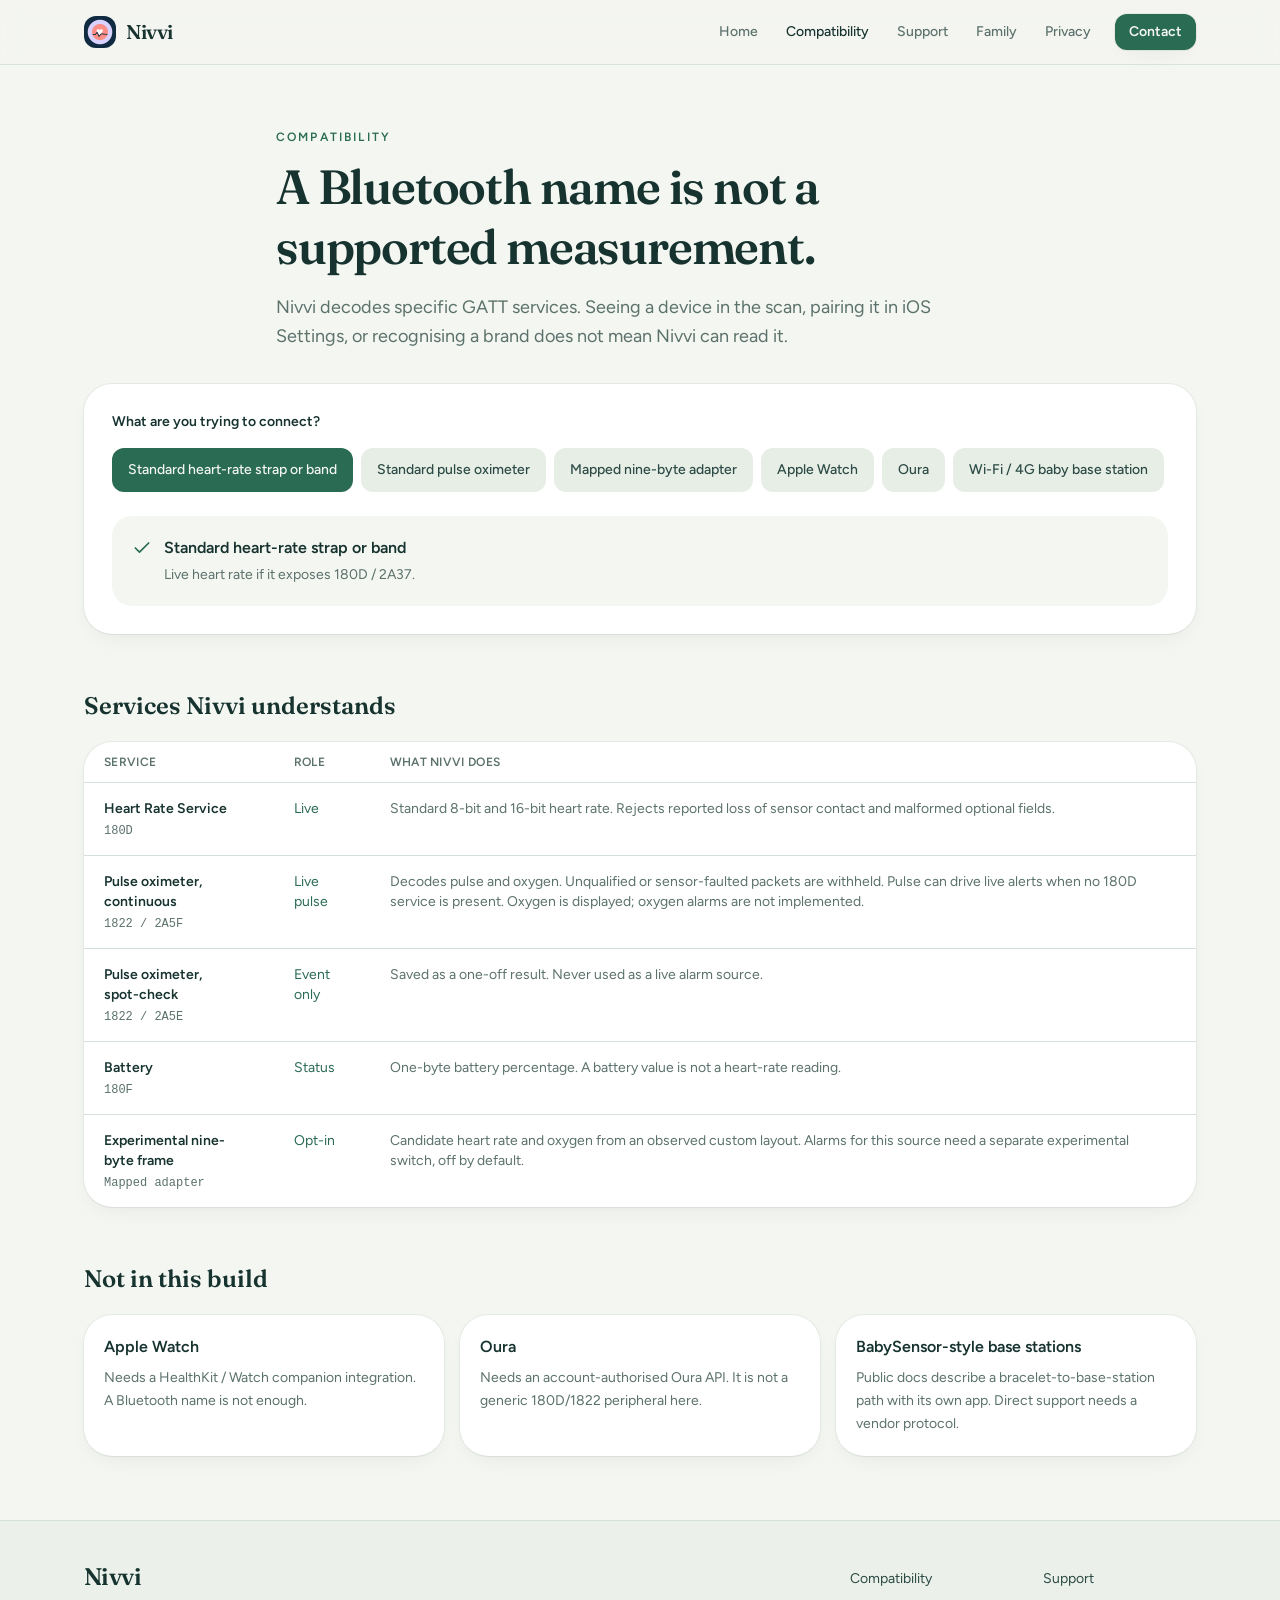
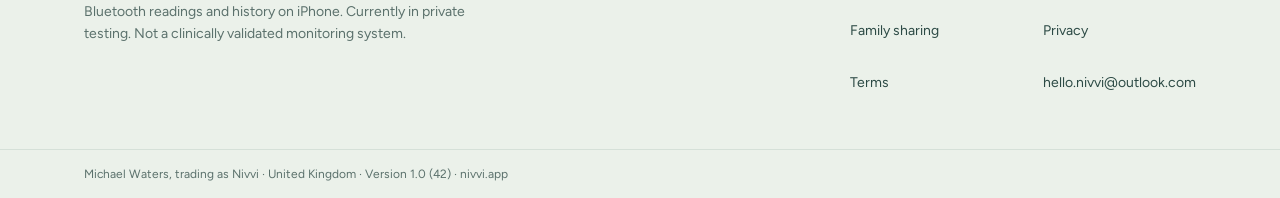
==== commit e48f7a54: "Show latest app screens and TestFlight access on nivvi.app" ====
--- a/compatibility/index.html
+++ b/compatibility/index.html
@@ -4,4 +4,4 @@
 <meta name="twitter:image" content="https://nivvi.app/og.jpg">
 <link rel="preconnect" href="https://fonts.googleapis.com">
 <link rel="preconnect" href="https://fonts.gstatic.com" crossorigin>
-<title>Compatibility — Nivvi</title><meta name="description" content="Nivvi is an iPhone app for compatible Bluetooth heart-rate devices. Local history, optional alerts, and a private family-sharing test. Not a medical monitor."/><meta name="theme-color" content="#16332f"/><link rel="icon" type="image/svg+xml" href="/favicon.svg"/><link rel="apple-touch-icon" href="/nivvi-icon.png"/></head><body class="min-h-dvh bg-paper font-sans text-ink"><!--$--><div class="flex min-h-dvh flex-col"><header class="sticky top-0 z-40 border-b border-line/80 bg-paper/90 backdrop-blur-md"><div class="mx-auto flex h-16 max-w-6xl items-center justify-between px-5"><a href="/" class="flex items-center gap-2.5"><img src="/nivvi-icon.png" alt="" width="32" height="32" class="size-8 rounded-md outline outline-1 -outline-offset-1 outline-ink/10"/><span class="font-display text-xl font-semibold tracking-tight text-ink">Nivvi</span></a><nav class="hidden items-center gap-1 md:flex" aria-label="Main"><a href="/" class="rounded-md px-3 py-2 text-sm font-medium transition-colors text-muted hover:text-ink">Home</a><a class="rounded-md px-3 py-2 text-sm font-medium transition-colors text-ink active" href="/compatibility" data-status="active" aria-current="page">Compatibility</a><a href="/support" class="rounded-md px-3 py-2 text-sm font-medium transition-colors text-muted hover:text-ink">Support</a><a href="/family" class="rounded-md px-3 py-2 text-sm font-medium transition-colors text-muted hover:text-ink">Family</a><a href="/privacy" class="rounded-md px-3 py-2 text-sm font-medium transition-colors text-muted hover:text-ink">Privacy</a><a href="mailto:hello.nivvi@outlook.com" class="inline-flex items-center justify-center gap-2 whitespace-nowrap rounded-md font-semibold transition-[color,background-color,box-shadow,transform] duration-150 ease-out focus-visible:outline-none focus-visible:ring-2 focus-visible:ring-moss/40 disabled:pointer-events-none disabled:opacity-50 active:not-disabled:scale-[0.96] bg-moss text-moss-fg shadow-card hover:bg-moss-deep h-9 px-3.5 text-sm ml-2">Contact</a></nav><button type="button" class="inline-flex size-11 items-center justify-center rounded-md text-ink md:hidden" aria-expanded="false" id="menu-toggle" aria-controls="mobile-nav" aria-label="Open menu"><svg xmlns="http://www.w3.org/2000/svg" width="24" height="24" viewBox="0 0 24 24" fill="none" stroke="currentColor" stroke-width="2" stroke-linecap="round" stroke-linejoin="round" class="lucide lucide-menu size-5" aria-hidden="true"><path d="M4 12h16"></path><path d="M4 18h16"></path><path d="M4 6h16"></path></svg></button></div></header><main class="flex-1"><div class="mx-auto max-w-3xl px-5 pt-12 pb-8 md:pt-16"><p class="text-xs font-semibold tracking-[0.18em] text-moss uppercase">Compatibility</p><h1 class="mt-3 font-display text-4xl leading-tight font-semibold tracking-tight md:text-5xl">A Bluetooth name is not a supported measurement.</h1><p class="mt-4 text-lg leading-relaxed text-muted">Nivvi decodes specific GATT services. Seeing a device in the scan, pairing it in iOS Settings, or recognising a brand does not mean Nivvi can read it.</p></div><div class="mx-auto max-w-6xl px-5 pb-16"><div class="rounded-xl bg-panel p-5 shadow-card md:p-7"><p class="text-sm font-semibold">What are you trying to connect?</p><div class="mt-4 flex flex-wrap gap-2"><button type="button" class="min-h-11 rounded-md px-4 text-sm font-medium transition-colors bg-moss text-moss-fg">Standard heart-rate strap or band</button><button type="button" class="min-h-11 rounded-md px-4 text-sm font-medium transition-colors bg-paper-2 text-ink-soft hover:text-ink">Standard pulse oximeter</button><button type="button" class="min-h-11 rounded-md px-4 text-sm font-medium transition-colors bg-paper-2 text-ink-soft hover:text-ink">Mapped nine-byte adapter</button><button type="button" class="min-h-11 rounded-md px-4 text-sm font-medium transition-colors bg-paper-2 text-ink-soft hover:text-ink">Apple Watch</button><button type="button" class="min-h-11 rounded-md px-4 text-sm font-medium transition-colors bg-paper-2 text-ink-soft hover:text-ink">Oura</button><button type="button" class="min-h-11 rounded-md px-4 text-sm font-medium transition-colors bg-paper-2 text-ink-soft hover:text-ink">Wi-Fi / 4G baby base station</button></div><div class="mt-6 flex items-start gap-3 rounded-lg bg-paper p-5"><svg xmlns="http://www.w3.org/2000/svg" width="24" height="24" viewBox="0 0 24 24" fill="none" stroke="currentColor" stroke-width="2" stroke-linecap="round" stroke-linejoin="round" class="lucide lucide-check mt-0.5 size-5 text-moss" aria-hidden="true"><path d="M20 6 9 17l-5-5"></path></svg><div><p class="font-semibold">Standard heart-rate strap or band</p><p class="mt-1 text-sm leading-relaxed text-muted">Live heart rate if it exposes 180D / 2A37.</p></div></div></div><h2 class="mt-14 font-display text-2xl font-semibold">Services Nivvi understands</h2><div class="mt-5 overflow-x-auto rounded-xl bg-panel shadow-card"><table class="w-min min-w-full text-left text-sm"><thead class="border-b border-line text-xs tracking-wide text-muted uppercase"><tr><th class="px-5 py-3 font-semibold">Service</th><th class="px-5 py-3 font-semibold">Role</th><th class="px-5 py-3 font-semibold">What Nivvi does</th></tr></thead><tbody><tr class="border-b border-line last:border-0"><td class="px-5 py-4 align-top"><p class="font-semibold">Heart Rate Service</p><p class="mt-1 font-mono text-xs text-muted">180D</p></td><td class="px-5 py-4 align-top text-moss">Live</td><td class="px-5 py-4 align-top text-muted">Standard 8-bit and 16-bit heart rate. Rejects reported loss of sensor contact and malformed optional fields.</td></tr><tr class="border-b border-line last:border-0"><td class="px-5 py-4 align-top"><p class="font-semibold">Pulse oximeter, continuous</p><p class="mt-1 font-mono text-xs text-muted">1822 / 2A5F</p></td><td class="px-5 py-4 align-top text-moss">Live pulse</td><td class="px-5 py-4 align-top text-muted">Decodes pulse and oxygen. Unqualified or sensor-faulted packets are withheld. Pulse can drive live alerts when no 180D service is present. Oxygen is displayed; oxygen alarms are not implemented.</td></tr><tr class="border-b border-line last:border-0"><td class="px-5 py-4 align-top"><p class="font-semibold">Pulse oximeter, spot-check</p><p class="mt-1 font-mono text-xs text-muted">1822 / 2A5E</p></td><td class="px-5 py-4 align-top text-moss">Event only</td><td class="px-5 py-4 align-top text-muted">Saved as a one-off result. Never used as a live alarm source.</td></tr><tr class="border-b border-line last:border-0"><td class="px-5 py-4 align-top"><p class="font-semibold">Battery</p><p class="mt-1 font-mono text-xs text-muted">180F</p></td><td class="px-5 py-4 align-top text-moss">Status</td><td class="px-5 py-4 align-top text-muted">One-byte battery percentage. A battery value is not a heart-rate reading.</td></tr><tr class="border-b border-line last:border-0"><td class="px-5 py-4 align-top"><p class="font-semibold">Experimental nine-byte frame</p><p class="mt-1 font-mono text-xs text-muted">Mapped adapter</p></td><td class="px-5 py-4 align-top text-moss">Opt-in</td><td class="px-5 py-4 align-top text-muted">Candidate heart rate and oxygen from an observed custom layout. Alarms for this source need a separate experimental switch, off by default.</td></tr></tbody></table></div><h2 class="mt-14 font-display text-2xl font-semibold">Not in this build</h2><div class="mt-5 grid gap-4 md:grid-cols-3"><article class="rounded-xl bg-panel p-5 shadow-card"><p class="font-semibold">Apple Watch</p><p class="mt-2 text-sm leading-relaxed text-muted">Needs a HealthKit / Watch companion integration. A Bluetooth name is not enough.</p></article><article class="rounded-xl bg-panel p-5 shadow-card"><p class="font-semibold">Oura</p><p class="mt-2 text-sm leading-relaxed text-muted">Needs an account-authorised Oura API. It is not a generic 180D/1822 peripheral here.</p></article><article class="rounded-xl bg-panel p-5 shadow-card"><p class="font-semibold">BabySensor-style base stations</p><p class="mt-2 text-sm leading-relaxed text-muted">Public docs describe a bracelet-to-base-station path with its own app. Direct support needs a vendor protocol.</p></article></div></div></main><footer class="mt-auto border-t border-line bg-paper-2/60"><div class="mx-auto flex max-w-6xl flex-col gap-8 px-5 py-10 md:flex-row md:items-start md:justify-between"><div class="max-w-sm"><p class="font-display text-2xl font-semibold tracking-tight">Nivvi</p><p class="mt-2 text-sm leading-relaxed text-muted">Bluetooth readings and history on iPhone. Currently in private testing. Not a clinically validated monitoring system.</p></div><div class="grid grid-cols-2 gap-x-10 gap-y-2 text-sm"><a class="min-h-11 py-2 text-ink-soft hover:text-ink active" href="/compatibility" data-status="active" aria-current="page">Compatibility</a><a href="/support" class="min-h-11 py-2 text-ink-soft hover:text-ink">Support</a><a href="/family" class="min-h-11 py-2 text-ink-soft hover:text-ink">Family sharing</a><a href="/privacy" class="min-h-11 py-2 text-ink-soft hover:text-ink">Privacy</a><a href="/terms" class="min-h-11 py-2 text-ink-soft hover:text-ink">Terms</a><a href="mailto:hello.nivvi@outlook.com" class="min-h-11 py-2 text-ink-soft hover:text-ink">hello.nivvi@outlook.com</a></div></div><div class="border-t border-line"><p class="mx-auto max-w-6xl px-5 py-4 text-xs text-muted">Michael Waters, trading as Nivvi<!-- --> · <!-- -->United Kingdom<!-- --> · Version <!-- -->0.10.2<!-- --> (<!-- -->17<!-- -->) · <!-- -->nivvi.app</p></div></footer></div><!--/$--><script src="/site.js" defer></script></body></html>+<title>Compatibility — Nivvi</title><meta name="description" content="Nivvi is an iPhone app for compatible Bluetooth heart-rate devices. Local history, optional alerts, and a private family-sharing test. Not a medical monitor."/><meta name="theme-color" content="#16332f"/><link rel="icon" type="image/svg+xml" href="/favicon.svg"/><link rel="apple-touch-icon" href="/nivvi-icon.png"/></head><body class="min-h-dvh bg-paper font-sans text-ink"><!--$--><div class="flex min-h-dvh flex-col"><header class="sticky top-0 z-40 border-b border-line/80 bg-paper/90 backdrop-blur-md"><div class="mx-auto flex h-16 max-w-6xl items-center justify-between px-5"><a href="/" class="flex items-center gap-2.5"><img src="/nivvi-icon.png" alt="" width="32" height="32" class="size-8 rounded-md outline outline-1 -outline-offset-1 outline-ink/10"/><span class="font-display text-xl font-semibold tracking-tight text-ink">Nivvi</span></a><nav class="hidden items-center gap-1 md:flex" aria-label="Main"><a href="/" class="rounded-md px-3 py-2 text-sm font-medium transition-colors text-muted hover:text-ink">Home</a><a class="rounded-md px-3 py-2 text-sm font-medium transition-colors text-ink active" href="/compatibility" data-status="active" aria-current="page">Compatibility</a><a href="/support" class="rounded-md px-3 py-2 text-sm font-medium transition-colors text-muted hover:text-ink">Support</a><a href="/family" class="rounded-md px-3 py-2 text-sm font-medium transition-colors text-muted hover:text-ink">Family</a><a href="/privacy" class="rounded-md px-3 py-2 text-sm font-medium transition-colors text-muted hover:text-ink">Privacy</a><a href="mailto:hello.nivvi@outlook.com" class="inline-flex items-center justify-center gap-2 whitespace-nowrap rounded-md font-semibold transition-[color,background-color,box-shadow,transform] duration-150 ease-out focus-visible:outline-none focus-visible:ring-2 focus-visible:ring-moss/40 disabled:pointer-events-none disabled:opacity-50 active:not-disabled:scale-[0.96] bg-moss text-moss-fg shadow-card hover:bg-moss-deep h-9 px-3.5 text-sm ml-2">Contact</a></nav><button type="button" class="inline-flex size-11 items-center justify-center rounded-md text-ink md:hidden" aria-expanded="false" id="menu-toggle" aria-controls="mobile-nav" aria-label="Open menu"><svg xmlns="http://www.w3.org/2000/svg" width="24" height="24" viewBox="0 0 24 24" fill="none" stroke="currentColor" stroke-width="2" stroke-linecap="round" stroke-linejoin="round" class="lucide lucide-menu size-5" aria-hidden="true"><path d="M4 12h16"></path><path d="M4 18h16"></path><path d="M4 6h16"></path></svg></button></div></header><main class="flex-1"><div class="mx-auto max-w-3xl px-5 pt-12 pb-8 md:pt-16"><p class="text-xs font-semibold tracking-[0.18em] text-moss uppercase">Compatibility</p><h1 class="mt-3 font-display text-4xl leading-tight font-semibold tracking-tight md:text-5xl">A Bluetooth name is not a supported measurement.</h1><p class="mt-4 text-lg leading-relaxed text-muted">Nivvi decodes specific GATT services. Seeing a device in the scan, pairing it in iOS Settings, or recognising a brand does not mean Nivvi can read it.</p></div><div class="mx-auto max-w-6xl px-5 pb-16"><div class="rounded-xl bg-panel p-5 shadow-card md:p-7"><p class="text-sm font-semibold">What are you trying to connect?</p><div class="mt-4 flex flex-wrap gap-2"><button type="button" class="min-h-11 rounded-md px-4 text-sm font-medium transition-colors bg-moss text-moss-fg">Standard heart-rate strap or band</button><button type="button" class="min-h-11 rounded-md px-4 text-sm font-medium transition-colors bg-paper-2 text-ink-soft hover:text-ink">Standard pulse oximeter</button><button type="button" class="min-h-11 rounded-md px-4 text-sm font-medium transition-colors bg-paper-2 text-ink-soft hover:text-ink">Mapped nine-byte adapter</button><button type="button" class="min-h-11 rounded-md px-4 text-sm font-medium transition-colors bg-paper-2 text-ink-soft hover:text-ink">Apple Watch</button><button type="button" class="min-h-11 rounded-md px-4 text-sm font-medium transition-colors bg-paper-2 text-ink-soft hover:text-ink">Oura</button><button type="button" class="min-h-11 rounded-md px-4 text-sm font-medium transition-colors bg-paper-2 text-ink-soft hover:text-ink">Wi-Fi / 4G baby base station</button></div><div class="mt-6 flex items-start gap-3 rounded-lg bg-paper p-5"><svg xmlns="http://www.w3.org/2000/svg" width="24" height="24" viewBox="0 0 24 24" fill="none" stroke="currentColor" stroke-width="2" stroke-linecap="round" stroke-linejoin="round" class="lucide lucide-check mt-0.5 size-5 text-moss" aria-hidden="true"><path d="M20 6 9 17l-5-5"></path></svg><div><p class="font-semibold">Standard heart-rate strap or band</p><p class="mt-1 text-sm leading-relaxed text-muted">Live heart rate if it exposes 180D / 2A37.</p></div></div></div><h2 class="mt-14 font-display text-2xl font-semibold">Services Nivvi understands</h2><div class="mt-5 overflow-x-auto rounded-xl bg-panel shadow-card"><table class="w-min min-w-full text-left text-sm"><thead class="border-b border-line text-xs tracking-wide text-muted uppercase"><tr><th class="px-5 py-3 font-semibold">Service</th><th class="px-5 py-3 font-semibold">Role</th><th class="px-5 py-3 font-semibold">What Nivvi does</th></tr></thead><tbody><tr class="border-b border-line last:border-0"><td class="px-5 py-4 align-top"><p class="font-semibold">Heart Rate Service</p><p class="mt-1 font-mono text-xs text-muted">180D</p></td><td class="px-5 py-4 align-top text-moss">Live</td><td class="px-5 py-4 align-top text-muted">Standard 8-bit and 16-bit heart rate. Rejects reported loss of sensor contact and malformed optional fields.</td></tr><tr class="border-b border-line last:border-0"><td class="px-5 py-4 align-top"><p class="font-semibold">Pulse oximeter, continuous</p><p class="mt-1 font-mono text-xs text-muted">1822 / 2A5F</p></td><td class="px-5 py-4 align-top text-moss">Live pulse</td><td class="px-5 py-4 align-top text-muted">Decodes pulse and oxygen. Unqualified or sensor-faulted packets are withheld. Pulse can drive live alerts when no 180D service is present. Oxygen is displayed; oxygen alarms are not implemented.</td></tr><tr class="border-b border-line last:border-0"><td class="px-5 py-4 align-top"><p class="font-semibold">Pulse oximeter, spot-check</p><p class="mt-1 font-mono text-xs text-muted">1822 / 2A5E</p></td><td class="px-5 py-4 align-top text-moss">Event only</td><td class="px-5 py-4 align-top text-muted">Saved as a one-off result. Never used as a live alarm source.</td></tr><tr class="border-b border-line last:border-0"><td class="px-5 py-4 align-top"><p class="font-semibold">Battery</p><p class="mt-1 font-mono text-xs text-muted">180F</p></td><td class="px-5 py-4 align-top text-moss">Status</td><td class="px-5 py-4 align-top text-muted">One-byte battery percentage. A battery value is not a heart-rate reading.</td></tr><tr class="border-b border-line last:border-0"><td class="px-5 py-4 align-top"><p class="font-semibold">Experimental nine-byte frame</p><p class="mt-1 font-mono text-xs text-muted">Mapped adapter</p></td><td class="px-5 py-4 align-top text-moss">Opt-in</td><td class="px-5 py-4 align-top text-muted">Candidate heart rate and oxygen from an observed custom layout. Alarms for this source need a separate experimental switch, off by default.</td></tr></tbody></table></div><h2 class="mt-14 font-display text-2xl font-semibold">Not in this build</h2><div class="mt-5 grid gap-4 md:grid-cols-3"><article class="rounded-xl bg-panel p-5 shadow-card"><p class="font-semibold">Apple Watch</p><p class="mt-2 text-sm leading-relaxed text-muted">Needs a HealthKit / Watch companion integration. A Bluetooth name is not enough.</p></article><article class="rounded-xl bg-panel p-5 shadow-card"><p class="font-semibold">Oura</p><p class="mt-2 text-sm leading-relaxed text-muted">Needs an account-authorised Oura API. It is not a generic 180D/1822 peripheral here.</p></article><article class="rounded-xl bg-panel p-5 shadow-card"><p class="font-semibold">BabySensor-style base stations</p><p class="mt-2 text-sm leading-relaxed text-muted">Public docs describe a bracelet-to-base-station path with its own app. Direct support needs a vendor protocol.</p></article></div></div></main><footer class="mt-auto border-t border-line bg-paper-2/60"><div class="mx-auto flex max-w-6xl flex-col gap-8 px-5 py-10 md:flex-row md:items-start md:justify-between"><div class="max-w-sm"><p class="font-display text-2xl font-semibold tracking-tight">Nivvi</p><p class="mt-2 text-sm leading-relaxed text-muted">Bluetooth readings and history on iPhone. Currently in private testing. Not a clinically validated monitoring system.</p></div><div class="grid grid-cols-2 gap-x-10 gap-y-2 text-sm"><a class="min-h-11 py-2 text-ink-soft hover:text-ink active" href="/compatibility" data-status="active" aria-current="page">Compatibility</a><a href="/support" class="min-h-11 py-2 text-ink-soft hover:text-ink">Support</a><a href="/family" class="min-h-11 py-2 text-ink-soft hover:text-ink">Family sharing</a><a href="/privacy" class="min-h-11 py-2 text-ink-soft hover:text-ink">Privacy</a><a href="/terms" class="min-h-11 py-2 text-ink-soft hover:text-ink">Terms</a><a href="mailto:hello.nivvi@outlook.com" class="min-h-11 py-2 text-ink-soft hover:text-ink">hello.nivvi@outlook.com</a></div></div><div class="border-t border-line"><p class="mx-auto max-w-6xl px-5 py-4 text-xs text-muted">Michael Waters, trading as Nivvi<!-- --> · <!-- -->United Kingdom<!-- --> · Version <!-- -->1.0<!-- --> (<!-- -->42<!-- -->) · <!-- -->nivvi.app</p></div></footer></div><!--/$--><script src="/site.js" defer></script></body></html>
